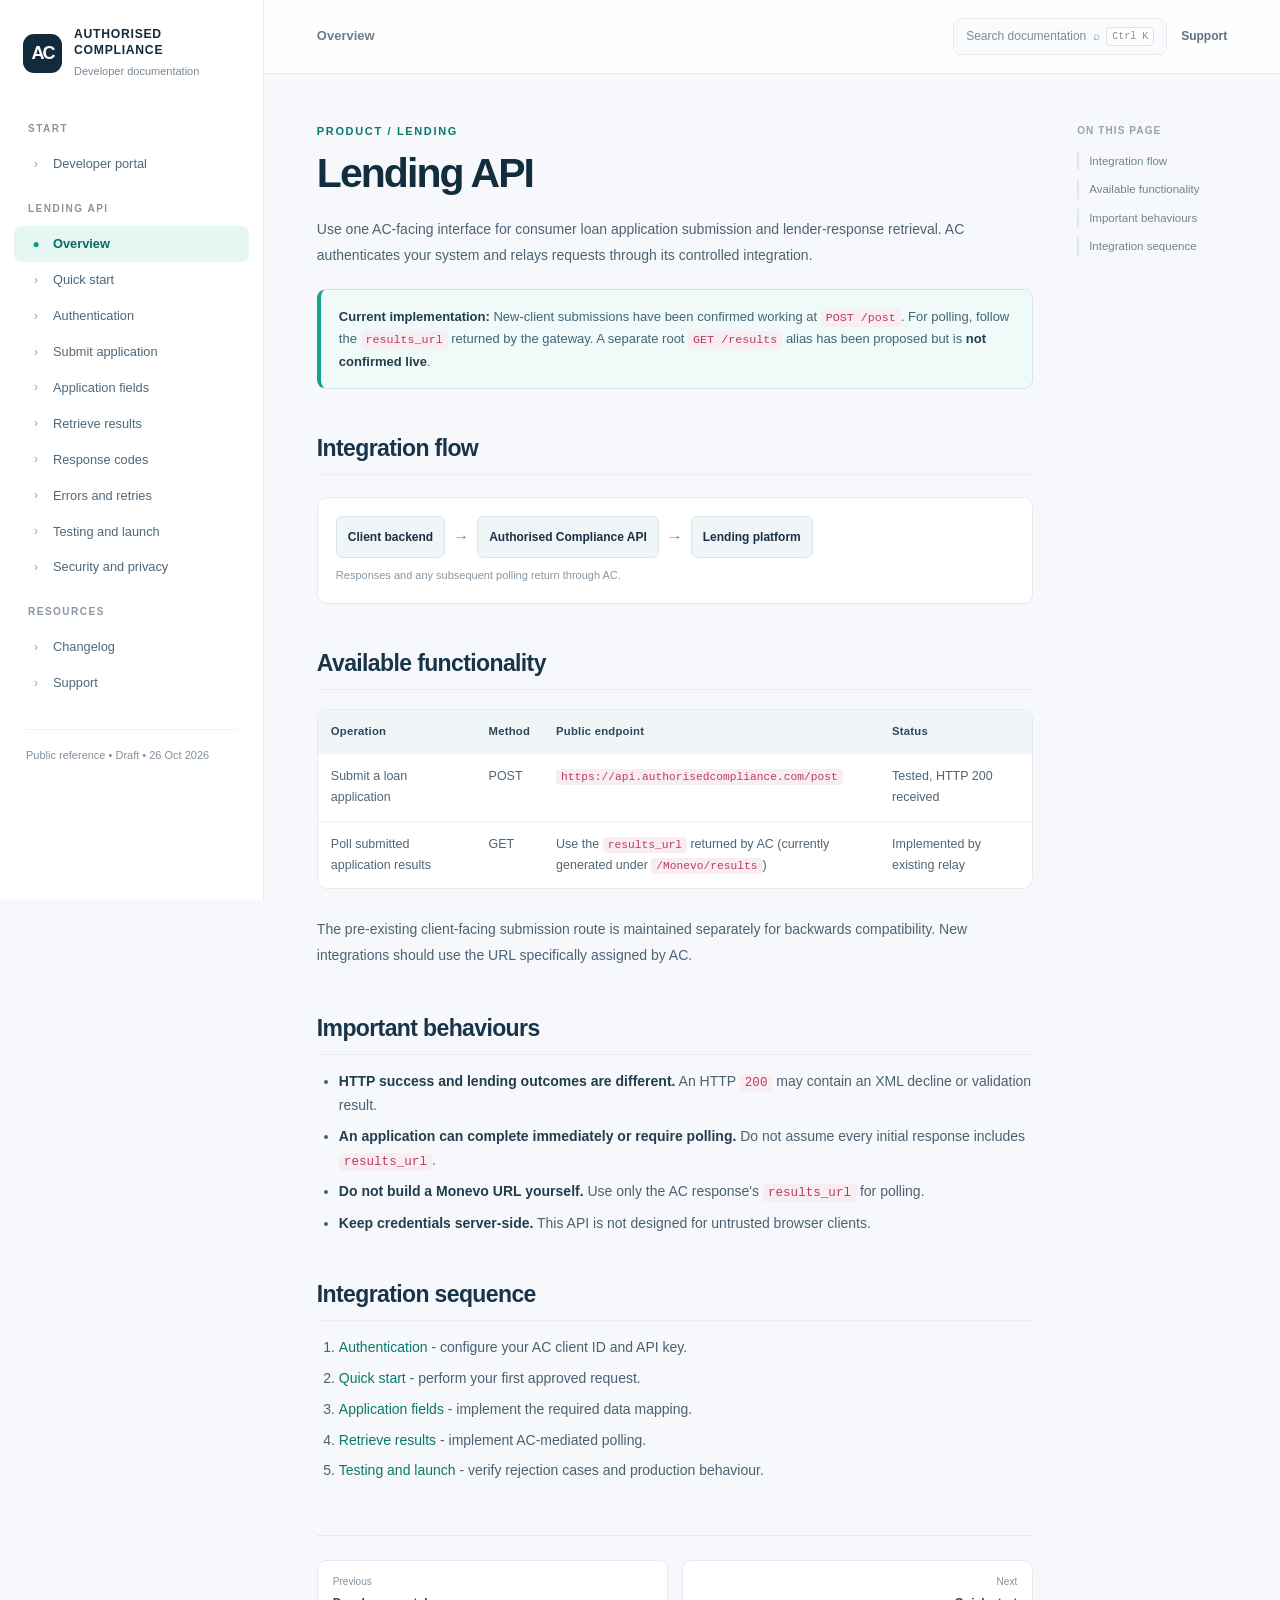
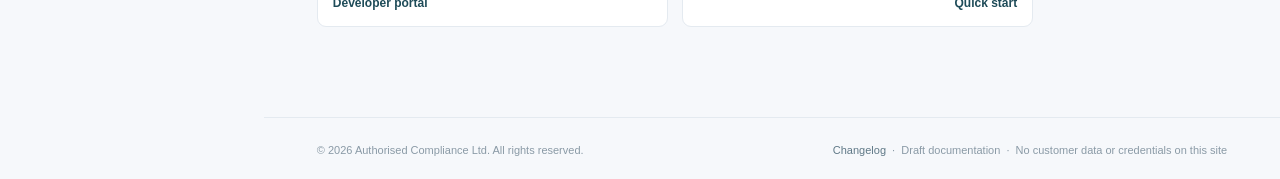
==== lending/index.html @ 56d0b195 "Add files via upload" ====
<!doctype html><html lang="en"><head><meta charset="utf-8"><meta name="viewport" content="width=device-width,initial-scale=1"><meta name="color-scheme" content="light"><meta name="description" content="The current Authorised Compliance lending integration."><title>Lending API | Authorised Compliance Developer Docs</title><link rel="stylesheet" href="../assets/styles.css"></head><body data-root="../"><div class="overlay-shade" id="sidebar-shade"></div><div class="site"><aside class="sidebar" id="sidebar"><a class="brand" href="../"><span class="brand-logo">AC</span><span><strong>AUTHORISED<br>COMPLIANCE</strong><small>Developer documentation</small></span></a><nav class="nav"><div class="nav-section">START</div><a class="" href="../"><span class="nav-icon">&#8250;</span>Developer portal</a><div class="nav-section">LENDING API</div><a class="active" href="../lending/"><span class="nav-icon">&#9679;</span>Overview</a><a class="" href="../lending/quickstart/"><span class="nav-icon">&#8250;</span>Quick start</a><a class="" href="../lending/authentication/"><span class="nav-icon">&#8250;</span>Authentication</a><a class="" href="../lending/submit/"><span class="nav-icon">&#8250;</span>Submit application</a><a class="" href="../lending/fields/"><span class="nav-icon">&#8250;</span>Application fields</a><a class="" href="../lending/results/"><span class="nav-icon">&#8250;</span>Retrieve results</a><a class="" href="../lending/responses/"><span class="nav-icon">&#8250;</span>Response codes</a><a class="" href="../lending/errors/"><span class="nav-icon">&#8250;</span>Errors and retries</a><a class="" href="../lending/testing/"><span class="nav-icon">&#8250;</span>Testing and launch</a><a class="" href="../lending/security/"><span class="nav-icon">&#8250;</span>Security and privacy</a><div class="nav-section">RESOURCES</div><a class="" href="../changelog/"><span class="nav-icon">&#8250;</span>Changelog</a><a class="" href="../support/"><span class="nav-icon">&#8250;</span>Support</a></nav><div class="nav-foot">Public reference &bull; Draft &bull; 26 Oct 2026</div></aside><div class="main"><header class="topbar"><button class="menu-button" aria-label="Open navigation" id="menu-open">&#9776;</button><span class="toplabel">Overview</span><div class="top-actions"><button type="button" class="search-trigger" data-open-search><span>Search documentation</span>&#8981; <kbd>Ctrl K</kbd></button><a href="../support/">Support</a></div></header><div class="content-wrap"><main class="article"><div class="eyebrow">PRODUCT / LENDING</div>

<h1 id="lending-api">Lending API</h1>
<p>Use one AC-facing interface for consumer loan application submission and lender-response retrieval. AC authenticates your system and relays requests through its controlled integration.</p>
<div class="notice"><strong>Current implementation:</strong> New-client submissions have been confirmed working at <code>POST /post</code>. For polling, follow the <code>results_url</code> returned by the gateway. A separate root <code>GET /results</code> alias has been proposed but is <strong>not confirmed live</strong>.</div>

<h2 id="integration-flow">Integration flow</h2>
<div class="diagram"><span>Client backend</span><i>&rarr;</i><span>Authorised Compliance API</span><i>&rarr;</i><span>Lending platform</span><small>Responses and any subsequent polling return through AC.</small></div>

<h2 id="available-functionality">Available functionality</h2>
<table>
<thead>
<tr>
  <th>Operation</th>
  <th>Method</th>
  <th>Public endpoint</th>
  <th>Status</th>
</tr>
</thead>
<tbody>
<tr>
  <td>Submit a loan application</td>
  <td>POST</td>
  <td><code>https://api.authorisedcompliance.com/post</code></td>
  <td>Tested, HTTP 200 received</td>
</tr>
<tr>
  <td>Poll submitted application results</td>
  <td>GET</td>
  <td>Use the <code>results_url</code> returned by AC (currently generated under <code>/Monevo/results</code>)</td>
  <td>Implemented by existing relay</td>
</tr>
</tbody>
</table>
<p>The pre-existing client-facing submission route is maintained separately for backwards compatibility. New integrations should use the URL specifically assigned by AC.</p>
<h2 id="important-behaviours">Important behaviours</h2>
<ul>
<li><strong>HTTP success and lending outcomes are different.</strong> An HTTP <code>200</code> may contain an XML decline or validation result.</li>
<li><strong>An application can complete immediately or require polling.</strong> Do not assume every initial response includes <code>results_url</code>.</li>
<li><strong>Do not build a Monevo URL yourself.</strong> Use only the AC response's <code>results_url</code> for polling.</li>
<li><strong>Keep credentials server-side.</strong> This API is not designed for untrusted browser clients.</li>
</ul>
<h2 id="integration-sequence">Integration sequence</h2>
<ol>
<li><a href="authentication/">Authentication</a> - configure your AC client ID and API key.</li>
<li><a href="quickstart/">Quick start</a> - perform your first approved request.</li>
<li><a href="fields/">Application fields</a> - implement the required data mapping.</li>
<li><a href="results/">Retrieve results</a> - implement AC-mediated polling.</li>
<li><a href="testing/">Testing and launch</a> - verify rejection cases and production behaviour.</li>
</ol>
<nav class="page-nav"><a href="../"><small>Previous</small>Developer portal</a><a href="../lending/quickstart/"><small>Next</small>Quick start</a></nav></main><aside class="toc" aria-label="On this page"><h4>On this page</h4><a href="#integration-flow">Integration flow</a><a href="#available-functionality">Available functionality</a><a href="#important-behaviours">Important behaviours</a><a href="#integration-sequence">Integration sequence</a></aside></div><footer class="footer"><span>&copy; 2026 Authorised Compliance Ltd. All rights reserved.</span><span><a href="../changelog/">Changelog</a> &nbsp;&middot;&nbsp; Draft documentation &nbsp;&middot;&nbsp; No customer data or credentials on this site</span></footer></div></div><div class="search-overlay" id="search-overlay" role="dialog" aria-modal="true" aria-label="Search documentation"><div class="search-panel"><div class="search-top"><span>&#8981;</span><input id="search-input" autocomplete="off" aria-label="Search documentation" placeholder="Search API reference..."><button class="search-close" id="search-close">Esc</button></div><div id="search-results" class="search-results"></div></div></div><script src="../assets/site.js" defer></script></body></html>
---- assets/styles.css ----
:root{--ink:#183044;--muted:#617486;--paper:#ffffff;--bg:#f6f8fb;--border:#e4eaf0;--accent:#0a796b;--accent2:#0fa18c;--navy:#112b3d;--code:#142d3e;--radius:13px}
*{box-sizing:border-box} html{scroll-behavior:smooth} body{margin:0;font-family:Inter,-apple-system,BlinkMacSystemFont,"Segoe UI",Roboto,"Helvetica Neue",Arial,sans-serif;background:var(--bg);color:var(--ink);line-height:1.7;-webkit-font-smoothing:antialiased}
a{color:#08796b;text-decoration:none}a:hover{text-decoration:underline} button,input{font:inherit}button{cursor:pointer}code,pre{font-family:ui-monospace, SFMono-Regular,Menlo,Consolas,monospace;font-size:.9em}
.site{min-height:100vh;display:grid;grid-template-columns:264px minmax(0,1fr)}
.sidebar{position:sticky;top:0;height:100vh;overflow:auto;background:#fff;border-right:1px solid var(--border);padding:24px 14px;z-index:30}
.brand{display:flex;align-items:center;gap:12px;padding:3px 9px 22px;color:var(--navy);text-decoration:none!important}
.brand-logo{width:39px;height:39px;border-radius:11px;background:var(--navy);display:grid;place-items:center;color:#fff;font-weight:900;letter-spacing:-2px;font-size:18px}.brand strong{display:block;font-size:12.2px;letter-spacing:.06em;line-height:1.3}.brand small{display:block;color:#7a8996;font-size:11px;margin-top:3px}
.nav-section{font-size:10px;letter-spacing:.15em;color:#8995a0;font-weight:800;padding:18px 14px 9px}.nav a{display:flex;align-items:center;gap:9px;border-radius:8px;padding:9px 14px;font-size:12.8px;color:#506778;font-weight:510;line-height:1.4}.nav a:hover{background:#f5f8fa;text-decoration:none;color:#183044}.nav a.active{color:#066b61;background:#e6f6f2;font-weight:750}.nav-icon{width:16px;font-size:12px;color:#93a3af;text-align:center}.nav a.active .nav-icon{color:#069c8a}.nav-foot{font-size:11px;color:#83909e;margin:28px 12px 0;border-top:1px solid #edf0f4;padding-top:16px}
.main{min-width:0}.topbar{height:74px;display:flex;align-items:center;justify-content:space-between;padding:0 5.2%;background:rgba(255,255,255,.86);border-bottom:1px solid var(--border);gap:20px;position:sticky;top:0;z-index:20;backdrop-filter:blur(18px)}.toplabel{font-size:13px;color:#6a7e8f;font-weight:650}.top-actions{display:flex;gap:14px;align-items:center}.top-actions a{font-size:12px;color:#5f7282;font-weight:650}.search-trigger{border:1px solid var(--border);background:#f9fbfd;color:#7c8e9d;border-radius:8px;height:37px;width:214px;text-align:left;padding:0 12px;font-size:12px;display:flex;justify-content:space-between;align-items:center}.search-trigger:hover{border-color:#b5cbd4}.search-trigger kbd{border:1px solid #dce4eb;border-radius:4px;font-size:10px;color:#81919e;background:#fff;padding:0 5px}.menu-button{display:none;background:transparent;border:0;font-size:23px;color:#2a3b49}
.content-wrap{max-width:1160px;padding:48px 5.2% 90px;margin:0 auto;display:grid;grid-template-columns:minmax(0,800px) 150px;column-gap:44px}.article{min-width:0}.article h1{font-size:clamp(31px,3.2vw,46px);letter-spacing:-.047em;line-height:1.16;color:#122d3e;margin:9px 0 20px;font-weight:800}.article h2{font-size:23px;letter-spacing:-.027em;line-height:1.3;color:#183449;margin:42px 0 15px;padding-top:3px;border-bottom:1px solid #e8eef2;padding-bottom:10px}.article h3{font-size:17px;margin:28px 0 12px;line-height:1.3}.article p{font-size:14px;color:#4d6374;line-height:1.85;margin:0 0 16px}.article strong{color:#233d4d}.article li{margin-bottom:7px;font-size:14px;color:#4b6171}.article ul,.article ol{padding-left:22px;margin:0 0 21px}.article blockquote{border-left:3px solid #19a98e;margin:22px 0;padding:9px 17px;background:#edf8f5;color:#335e53}.article blockquote p{margin:0}.eyebrow{letter-spacing:.15em;color:var(--accent);font-size:11px;font-weight:800}.article p code,.article li code,.article td code,.article .notice code{color:#ba3b64;background:#f8eef2;padding:2px 5px;border-radius:4px;overflow-wrap:anywhere}.article pre{overflow-x:auto;background:var(--code);color:#dbe8eb;border-radius:11px;padding:20px 21px;font-size:12px;line-height:1.7;margin:17px 0 23px;box-shadow:0 8px 30px rgba(19,40,54,.06)}.article pre code{font-size:12px}.article table{border-collapse:separate;border-spacing:0;width:100%;font-size:12.5px;margin:19px 0 28px;background:#fff;border:1px solid var(--border);border-radius:10px;overflow:hidden}.article th,.article td{text-align:left;padding:12px 13px;vertical-align:top;border-bottom:1px solid #edf1f3}.article th{background:#f0f5f7;color:#2d4859;font-size:11.3px;letter-spacing:.02em;font-weight:760}.article tr:last-child td{border-bottom:0}.article td{color:#506575}.article a:not(.feature-tile){text-underline-offset:3px}
.notice{border:1px solid #cfe6e5;background:#f0faf8;border-left:4px solid #16a38e;padding:16px 18px;color:#426576;font-size:13px;border-radius:9px;margin:20px 0 28px;line-height:1.65}.notice.warn{border-color:#efdfb7;border-left-color:#d49b3f;background:#fff9ed}.home-tiles{display:grid;grid-template-columns:1fr 1fr;gap:16px;margin:28px 0 42px}.feature-tile{border:1px solid #dbe7ea;border-radius:14px;padding:24px;background:#fff;display:flex;flex-direction:column;align-items:flex-start;min-height:220px;text-decoration:none!important;box-shadow:0 6px 20px rgba(18,50,65,.025);transition:transform .2s,box-shadow .2s}.feature-tile:hover{transform:translateY(-2px);box-shadow:0 10px 28px rgba(18,50,65,.09)}.feature-tile.future{background:#f9fbfc;border-style:dashed;opacity:.8}.tile-icon{font-size:12px;font-weight:900;color:#0b8a78;background:#e4f4f0;border-radius:8px;padding:8px 11px}.tile-kicker{font-size:10px;color:#0a897b;font-weight:800;letter-spacing:.1em;margin-top:16px}.feature-tile strong{font-size:20px;color:#163246;margin-top:5px}.feature-tile>span:nth-last-child(2){font-size:12px;line-height:1.6;color:#698091;margin:8px 0 18px}.feature-tile .tile-cta{font-size:12px;font-weight:750;color:#067c70;margin-top:auto}
.step-list{display:flex;flex-direction:column;gap:13px}.step-list>div{display:flex;gap:14px;align-items:flex-start;background:#fff;border:1px solid var(--border);border-radius:9px;padding:13px 16px}.step-list b{width:29px;height:29px;flex-shrink:0;border-radius:50%;display:grid;place-items:center;background:#e4f7f1;color:#087b6c;font-size:13px}.step-list strong{display:block;font-size:13px}.step-list small{display:block;font-size:12px;color:#718696;margin-top:3px;line-height:1.5}.endpoint{background:#fff;border:1px solid #dbe6ec;border-radius:10px;padding:15px;display:flex;align-items:center;gap:12px;margin:20px 0;overflow:auto}.endpoint code{font-size:13px;white-space:nowrap}.method{font-size:10px;font-weight:900;letter-spacing:.06em;padding:5px 8px;border-radius:5px}.method.post{color:#08694a;background:#d6f4e6}.method.get{color:#2c6090;background:#e1effa}.diagram{display:flex;gap:8px;flex-wrap:wrap;align-items:center;margin:22px 0;background:#fff;border:1px solid var(--border);padding:18px;border-radius:10px}.diagram span{background:#f0f6f8;border:1px solid #dae7e9;border-radius:6px;font-size:12px;font-weight:750;padding:10px 11px}.diagram i{font-style:normal;color:#71929a}.diagram small{flex-basis:100%;font-size:11px;color:#8797a3}
.field-group{background:#fff;border:1px solid var(--border);border-radius:9px;margin:10px 0}.field-group summary{padding:13px 17px;font-size:13px;font-weight:740;cursor:pointer;color:#214050}.field-group summary span{float:right;color:#7d909d;font-size:11px;font-weight:500}.field-list{display:flex;flex-wrap:wrap;gap:7px;padding:4px 16px 16px}.field-list code{background:#f0f6f7;border:1px solid #e6eff0;padding:3px 7px;border-radius:5px;color:#315968;font-size:11px}
.toc{position:sticky;top:113px;align-self:start}.toc h4{font-size:10px;color:#96a2ad;text-transform:uppercase;letter-spacing:.11em;margin:0 0 13px}.toc a{display:block;font-size:11.5px;color:#718493;line-height:1.6;margin-bottom:10px;padding-left:10px;border-left:2px solid #e1e8ed}.toc a:hover{color:#0b806f;border-color:#0b806f;text-decoration:none}.page-nav{display:flex;gap:14px;margin-top:52px;border-top:1px solid var(--border);padding-top:24px}.page-nav a{flex:1;background:#fff;border:1px solid var(--border);border-radius:9px;padding:12px 15px;font-size:12px;font-weight:700;color:#1e4b58}.page-nav a:last-child{text-align:right}.page-nav small{font-size:10px;color:#8193a1;display:block;font-weight:400;margin-bottom:3px}.footer{border-top:1px solid var(--border);padding:23px 5.2%;font-size:11px;color:#8a9aa6;display:flex;justify-content:space-between;gap:12px}.footer a{color:#607987}
.search-overlay{display:none;position:fixed;inset:0;z-index:100;background:rgba(13,34,46,.48);padding:10vh 20px}.search-overlay.open{display:block}.search-panel{margin:0 auto;max-width:620px;background:#fff;box-shadow:0 22px 80px rgba(9,30,44,.27);border-radius:15px;overflow:hidden}.search-top{display:flex;gap:12px;align-items:center;border-bottom:1px solid var(--border);padding:15px 17px}.search-top input{flex:1;min-width:0;border:0;outline:0;font-size:16px;color:#263e4d}.search-close{background:#f2f5f7;border:0;border-radius:6px;padding:4px 9px;color:#7e8e98;font-size:12px}.search-results{max-height:52vh;overflow:auto;padding:10px}.search-result{display:block;padding:12px;border-radius:8px;color:#173849;text-decoration:none}.search-result:hover{background:#eef7f5;text-decoration:none}.search-result strong{display:block;font-size:13px}.search-result small{display:block;font-size:11px;color:#728597}.search-empty{font-size:13px;color:#73889a;padding:22px}.overlay-shade{display:none}
@media(max-width:1150px){.content-wrap{grid-template-columns:minmax(0,1fr);max-width:900px}.toc{display:none}}@media(max-width:780px){.site{display:block}.sidebar{position:fixed;width:270px;height:100dvh;transform:translateX(-100%);transition:transform .22s;box-shadow:10px 0 30px transparent}.sidebar.open{transform:translateX(0);box-shadow:10px 0 30px rgba(0,0,0,.14)}.overlay-shade.active{display:block;position:fixed;inset:0;z-index:25;background:rgba(14,34,47,.38)}.menu-button{display:block}.topbar{height:63px;padding:0 20px}.toplabel{font-size:11px}.top-actions a{display:none}.search-trigger{width:42px;height:36px;justify-content:center;text-align:center;padding:0;font-size:19px}.search-trigger span{display:none}.search-trigger kbd{display:none}.content-wrap{display:block;padding:36px 22px 75px}.article h1{font-size:35px}.article table{font-size:11px}.article td,.article th{padding:9px 10px}.home-tiles{grid-template-columns:1fr}.footer{padding:20px;flex-direction:column}}
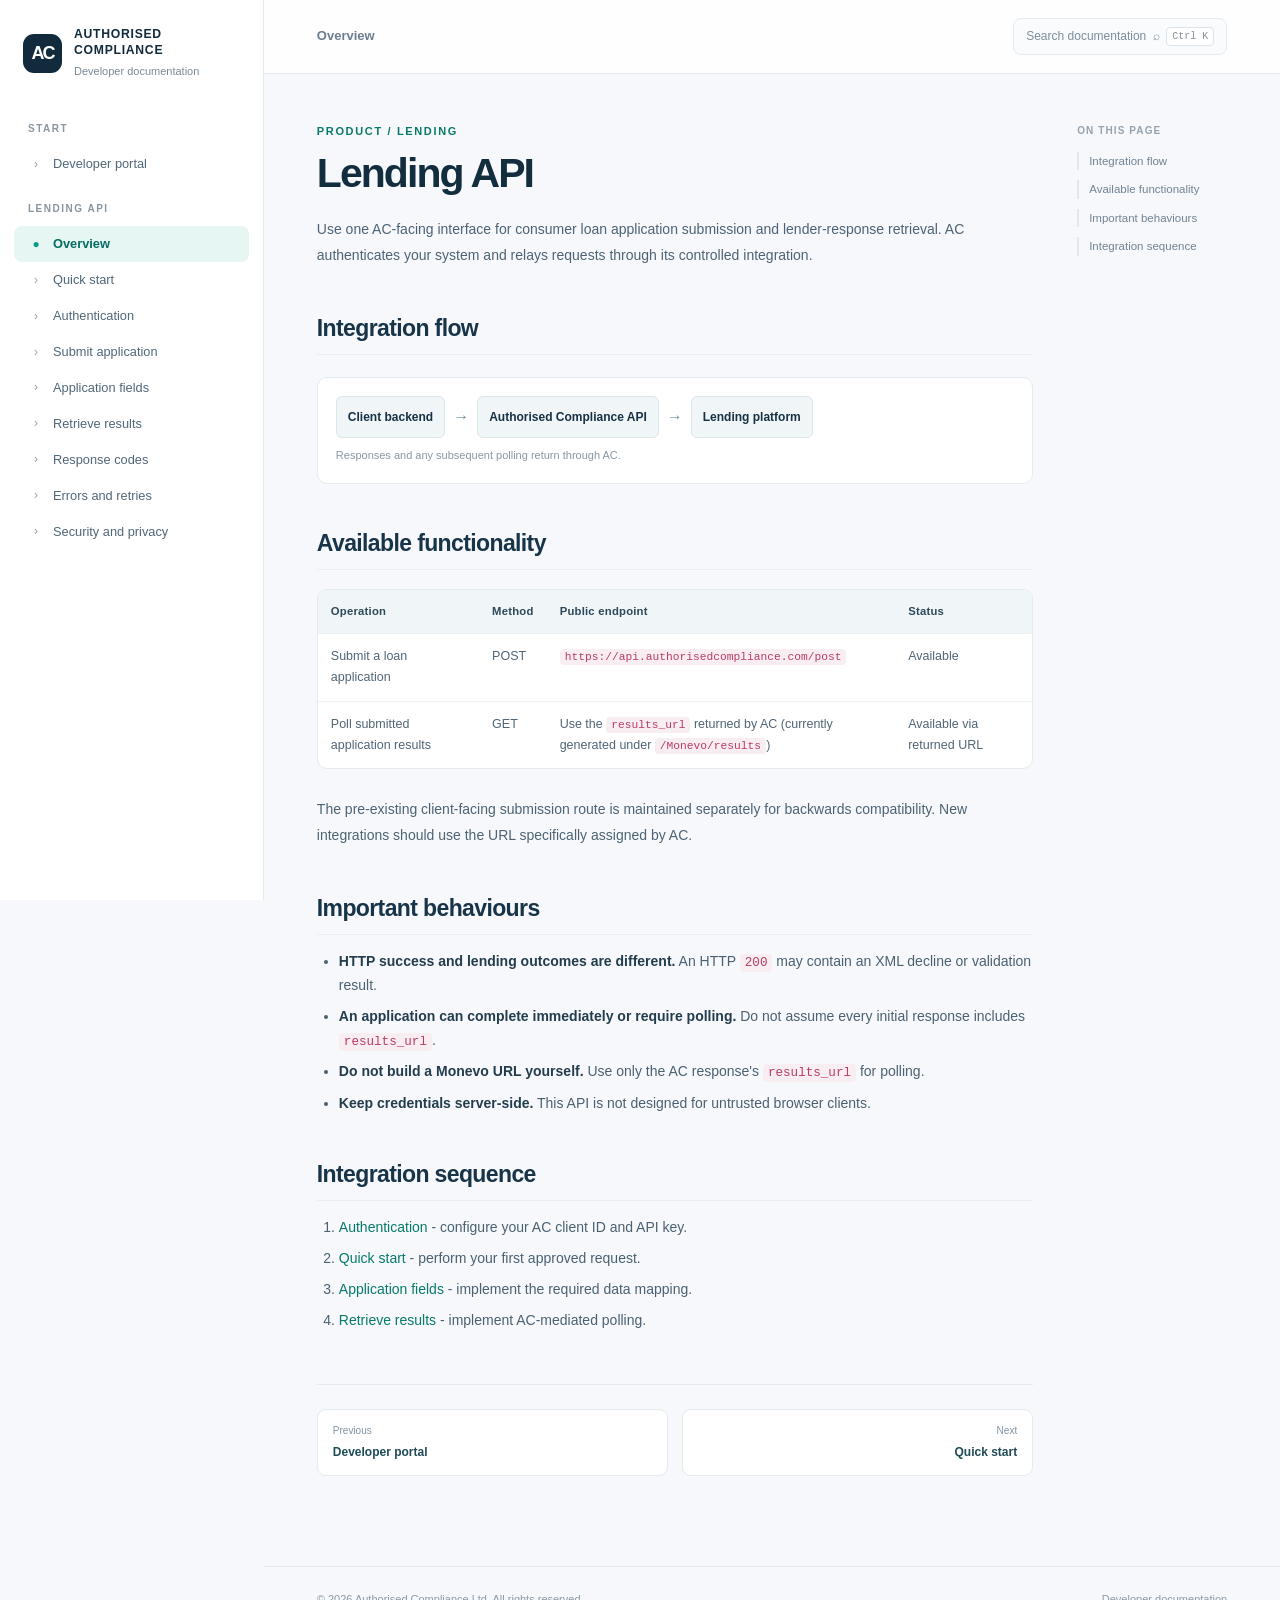
==== commit 8d4282ac: "Polish developer portal and remove unused resource and testing sections" ====
--- a/lending/index.html
+++ b/lending/index.html
@@ -1,8 +1,8 @@
-<!doctype html><html lang="en"><head><meta charset="utf-8"><meta name="viewport" content="width=device-width,initial-scale=1"><meta name="color-scheme" content="light"><meta name="description" content="The current Authorised Compliance lending integration."><title>Lending API | Authorised Compliance Developer Docs</title><link rel="stylesheet" href="../assets/styles.css"></head><body data-root="../"><div class="overlay-shade" id="sidebar-shade"></div><div class="site"><aside class="sidebar" id="sidebar"><a class="brand" href="../"><span class="brand-logo">AC</span><span><strong>AUTHORISED<br>COMPLIANCE</strong><small>Developer documentation</small></span></a><nav class="nav"><div class="nav-section">START</div><a class="" href="../"><span class="nav-icon">&#8250;</span>Developer portal</a><div class="nav-section">LENDING API</div><a class="active" href="../lending/"><span class="nav-icon">&#9679;</span>Overview</a><a class="" href="../lending/quickstart/"><span class="nav-icon">&#8250;</span>Quick start</a><a class="" href="../lending/authentication/"><span class="nav-icon">&#8250;</span>Authentication</a><a class="" href="../lending/submit/"><span class="nav-icon">&#8250;</span>Submit application</a><a class="" href="../lending/fields/"><span class="nav-icon">&#8250;</span>Application fields</a><a class="" href="../lending/results/"><span class="nav-icon">&#8250;</span>Retrieve results</a><a class="" href="../lending/responses/"><span class="nav-icon">&#8250;</span>Response codes</a><a class="" href="../lending/errors/"><span class="nav-icon">&#8250;</span>Errors and retries</a><a class="" href="../lending/testing/"><span class="nav-icon">&#8250;</span>Testing and launch</a><a class="" href="../lending/security/"><span class="nav-icon">&#8250;</span>Security and privacy</a><div class="nav-section">RESOURCES</div><a class="" href="../changelog/"><span class="nav-icon">&#8250;</span>Changelog</a><a class="" href="../support/"><span class="nav-icon">&#8250;</span>Support</a></nav><div class="nav-foot">Public reference &bull; Draft &bull; 26 Oct 2026</div></aside><div class="main"><header class="topbar"><button class="menu-button" aria-label="Open navigation" id="menu-open">&#9776;</button><span class="toplabel">Overview</span><div class="top-actions"><button type="button" class="search-trigger" data-open-search><span>Search documentation</span>&#8981; <kbd>Ctrl K</kbd></button><a href="../support/">Support</a></div></header><div class="content-wrap"><main class="article"><div class="eyebrow">PRODUCT / LENDING</div>
+<!doctype html><html lang="en"><head><meta charset="utf-8"><meta name="viewport" content="width=device-width,initial-scale=1"><meta name="color-scheme" content="light"><meta name="description" content="The current Authorised Compliance lending integration."><title>Lending API | Authorised Compliance Developer Docs</title><link rel="stylesheet" href="../assets/styles.css"></head><body data-root="../"><div class="overlay-shade" id="sidebar-shade"></div><div class="site"><aside class="sidebar" id="sidebar"><a class="brand" href="../"><span class="brand-logo">AC</span><span><strong>AUTHORISED<br>COMPLIANCE</strong><small>Developer documentation</small></span></a><nav class="nav"><div class="nav-section">START</div><a class="" href="../"><span class="nav-icon">&#8250;</span>Developer portal</a><div class="nav-section">LENDING API</div><a class="active" href="../lending/"><span class="nav-icon">&#9679;</span>Overview</a><a class="" href="../lending/quickstart/"><span class="nav-icon">&#8250;</span>Quick start</a><a class="" href="../lending/authentication/"><span class="nav-icon">&#8250;</span>Authentication</a><a class="" href="../lending/submit/"><span class="nav-icon">&#8250;</span>Submit application</a><a class="" href="../lending/fields/"><span class="nav-icon">&#8250;</span>Application fields</a><a class="" href="../lending/results/"><span class="nav-icon">&#8250;</span>Retrieve results</a><a class="" href="../lending/responses/"><span class="nav-icon">&#8250;</span>Response codes</a><a class="" href="../lending/errors/"><span class="nav-icon">&#8250;</span>Errors and retries</a><a class="" href="../lending/security/"><span class="nav-icon">&#8250;</span>Security and privacy</a></nav></aside><div class="main"><header class="topbar"><button class="menu-button" aria-label="Open navigation" id="menu-open">&#9776;</button><span class="toplabel">Overview</span><div class="top-actions"><button type="button" class="search-trigger" data-open-search><span>Search documentation</span>&#8981; <kbd>Ctrl K</kbd></button></div></header><div class="content-wrap"><main class="article"><div class="eyebrow">PRODUCT / LENDING</div>
 
 <h1 id="lending-api">Lending API</h1>
 <p>Use one AC-facing interface for consumer loan application submission and lender-response retrieval. AC authenticates your system and relays requests through its controlled integration.</p>
-<div class="notice"><strong>Current implementation:</strong> New-client submissions have been confirmed working at <code>POST /post</code>. For polling, follow the <code>results_url</code> returned by the gateway. A separate root <code>GET /results</code> alias has been proposed but is <strong>not confirmed live</strong>.</div>
+
 
 <h2 id="integration-flow">Integration flow</h2>
 <div class="diagram"><span>Client backend</span><i>&rarr;</i><span>Authorised Compliance API</span><i>&rarr;</i><span>Lending platform</span><small>Responses and any subsequent polling return through AC.</small></div>
@@ -22,13 +22,13 @@
   <td>Submit a loan application</td>
   <td>POST</td>
   <td><code>https://api.authorisedcompliance.com/post</code></td>
-  <td>Tested, HTTP 200 received</td>
+  <td>Available</td>
 </tr>
 <tr>
   <td>Poll submitted application results</td>
   <td>GET</td>
   <td>Use the <code>results_url</code> returned by AC (currently generated under <code>/Monevo/results</code>)</td>
-  <td>Implemented by existing relay</td>
+  <td>Available via returned URL</td>
 </tr>
 </tbody>
 </table>
@@ -46,6 +46,6 @@
 <li><a href="quickstart/">Quick start</a> - perform your first approved request.</li>
 <li><a href="fields/">Application fields</a> - implement the required data mapping.</li>
 <li><a href="results/">Retrieve results</a> - implement AC-mediated polling.</li>
-<li><a href="testing/">Testing and launch</a> - verify rejection cases and production behaviour.</li>
+
 </ol>
-<nav class="page-nav"><a href="../"><small>Previous</small>Developer portal</a><a href="../lending/quickstart/"><small>Next</small>Quick start</a></nav></main><aside class="toc" aria-label="On this page"><h4>On this page</h4><a href="#integration-flow">Integration flow</a><a href="#available-functionality">Available functionality</a><a href="#important-behaviours">Important behaviours</a><a href="#integration-sequence">Integration sequence</a></aside></div><footer class="footer"><span>&copy; 2026 Authorised Compliance Ltd. All rights reserved.</span><span><a href="../changelog/">Changelog</a> &nbsp;&middot;&nbsp; Draft documentation &nbsp;&middot;&nbsp; No customer data or credentials on this site</span></footer></div></div><div class="search-overlay" id="search-overlay" role="dialog" aria-modal="true" aria-label="Search documentation"><div class="search-panel"><div class="search-top"><span>&#8981;</span><input id="search-input" autocomplete="off" aria-label="Search documentation" placeholder="Search API reference..."><button class="search-close" id="search-close">Esc</button></div><div id="search-results" class="search-results"></div></div></div><script src="../assets/site.js" defer></script></body></html>+<nav class="page-nav"><a href="../"><small>Previous</small>Developer portal</a><a href="../lending/quickstart/"><small>Next</small>Quick start</a></nav></main><aside class="toc" aria-label="On this page"><h4>On this page</h4><a href="#integration-flow">Integration flow</a><a href="#available-functionality">Available functionality</a><a href="#important-behaviours">Important behaviours</a><a href="#integration-sequence">Integration sequence</a></aside></div><footer class="footer"><span>&copy; 2026 Authorised Compliance Ltd. All rights reserved.</span><span>Developer documentation</span></footer></div></div><div class="search-overlay" id="search-overlay" role="dialog" aria-modal="true" aria-label="Search documentation"><div class="search-panel"><div class="search-top"><span>&#8981;</span><input id="search-input" autocomplete="off" aria-label="Search documentation" placeholder="Search API reference..."><button class="search-close" id="search-close">Esc</button></div><div id="search-results" class="search-results"></div></div></div><script src="../assets/site.js" defer></script></body></html>
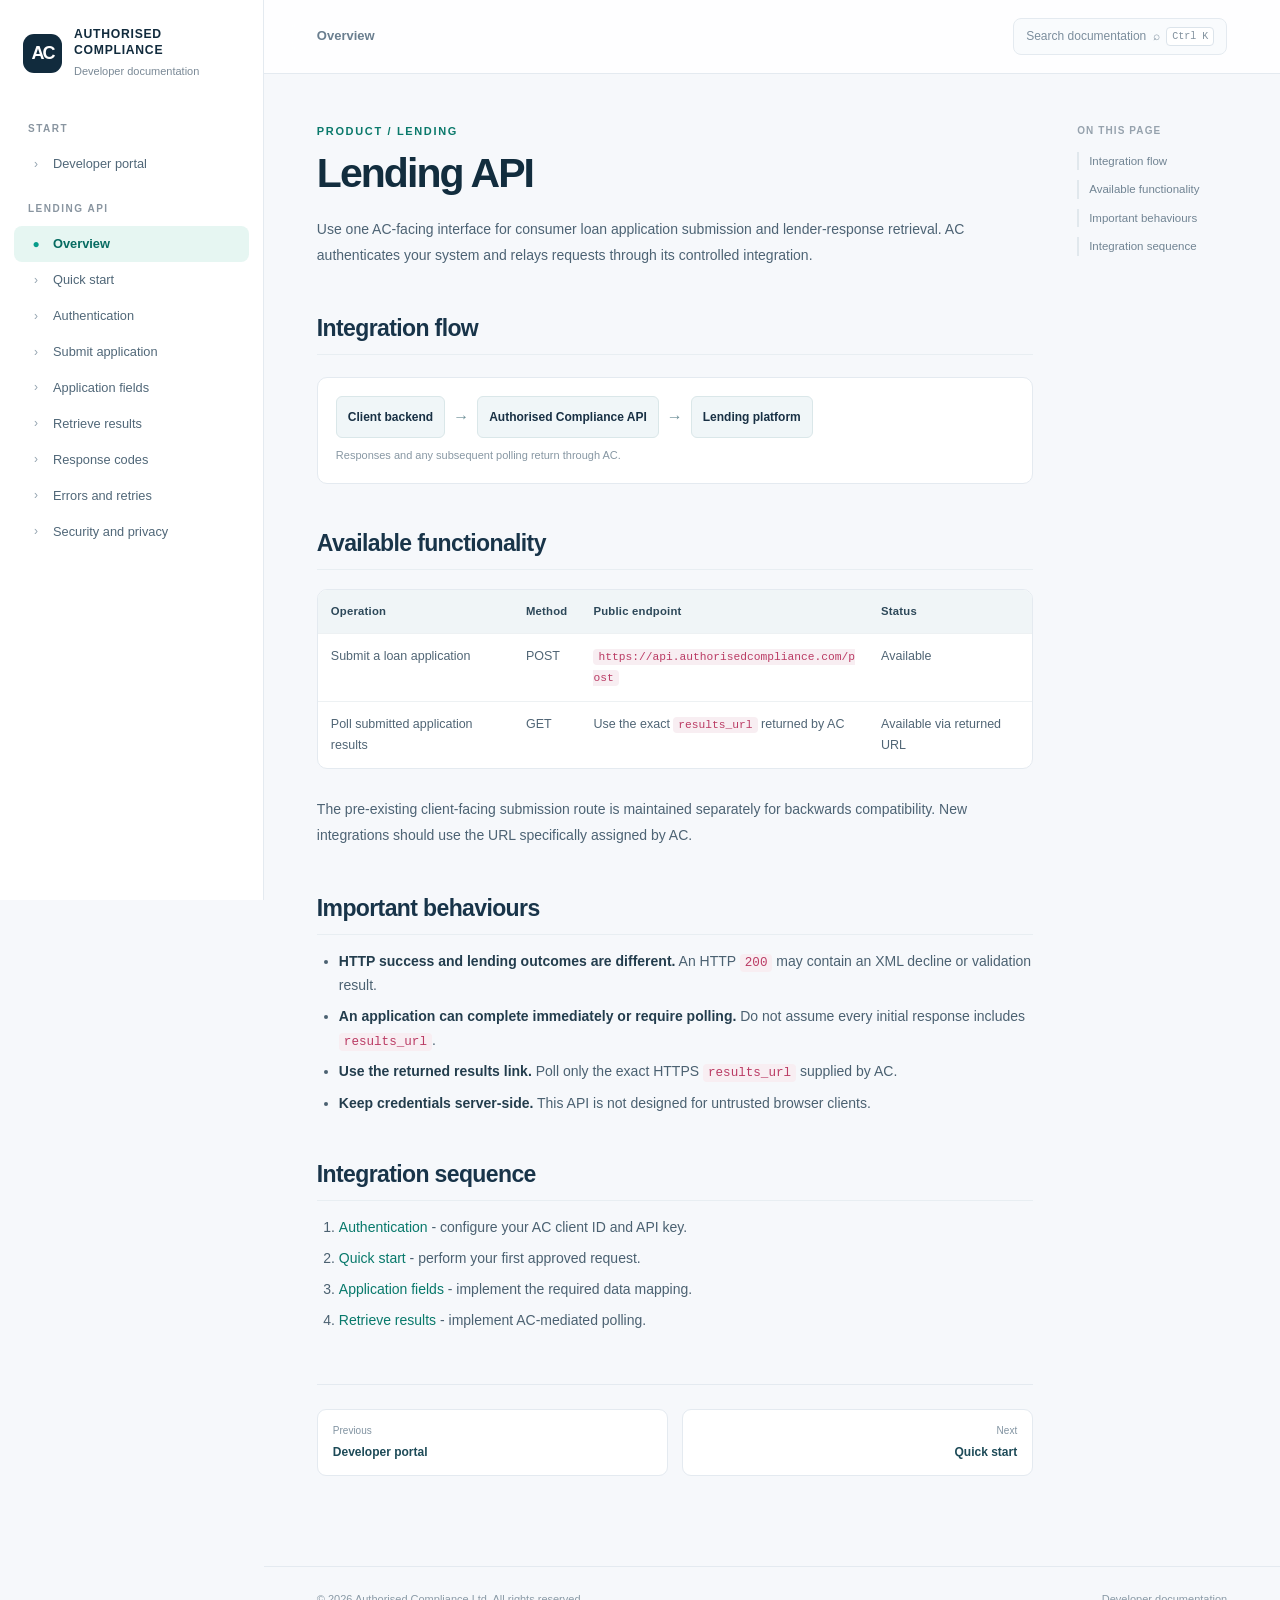
==== commit 6851070c: "Remove upstream provider references from developer documentation" ====
--- a/lending/index.html
+++ b/lending/index.html
@@ -27,7 +27,7 @@
 <tr>
   <td>Poll submitted application results</td>
   <td>GET</td>
-  <td>Use the <code>results_url</code> returned by AC (currently generated under <code>/Monevo/results</code>)</td>
+  <td>Use the exact <code>results_url</code> returned by AC</td>
   <td>Available via returned URL</td>
 </tr>
 </tbody>
@@ -37,7 +37,7 @@
 <ul>
 <li><strong>HTTP success and lending outcomes are different.</strong> An HTTP <code>200</code> may contain an XML decline or validation result.</li>
 <li><strong>An application can complete immediately or require polling.</strong> Do not assume every initial response includes <code>results_url</code>.</li>
-<li><strong>Do not build a Monevo URL yourself.</strong> Use only the AC response's <code>results_url</code> for polling.</li>
+<li><strong>Use the returned results link.</strong> Poll only the exact HTTPS <code>results_url</code> supplied by AC.</li>
 <li><strong>Keep credentials server-side.</strong> This API is not designed for untrusted browser clients.</li>
 </ul>
 <h2 id="integration-sequence">Integration sequence</h2>
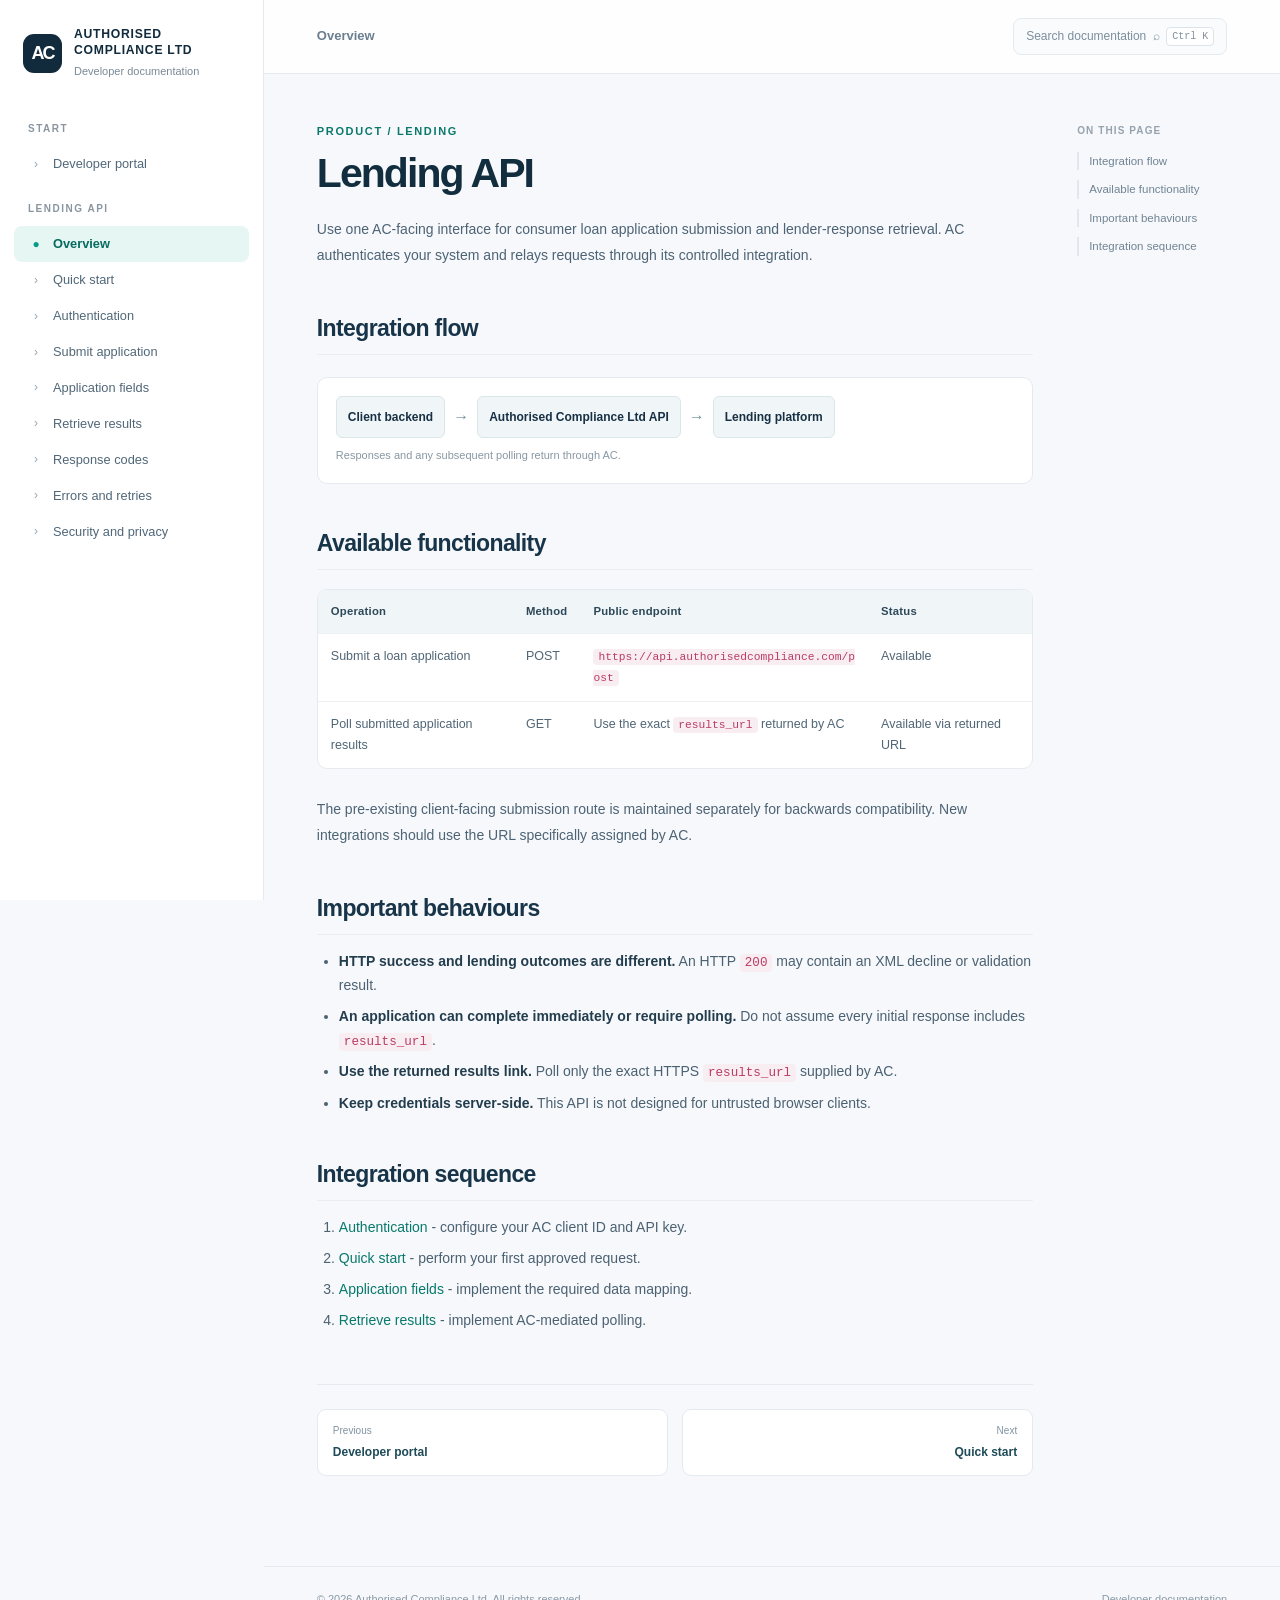
==== commit b3522f18: "Use Authorised Compliance Ltd across developer portal branding" ====
--- a/lending/index.html
+++ b/lending/index.html
@@ -1,11 +1,11 @@
-<!doctype html><html lang="en"><head><meta charset="utf-8"><meta name="viewport" content="width=device-width,initial-scale=1"><meta name="color-scheme" content="light"><meta name="description" content="The current Authorised Compliance lending integration."><title>Lending API | Authorised Compliance Developer Docs</title><link rel="stylesheet" href="../assets/styles.css"></head><body data-root="../"><div class="overlay-shade" id="sidebar-shade"></div><div class="site"><aside class="sidebar" id="sidebar"><a class="brand" href="../"><span class="brand-logo">AC</span><span><strong>AUTHORISED<br>COMPLIANCE</strong><small>Developer documentation</small></span></a><nav class="nav"><div class="nav-section">START</div><a class="" href="../"><span class="nav-icon">&#8250;</span>Developer portal</a><div class="nav-section">LENDING API</div><a class="active" href="../lending/"><span class="nav-icon">&#9679;</span>Overview</a><a class="" href="../lending/quickstart/"><span class="nav-icon">&#8250;</span>Quick start</a><a class="" href="../lending/authentication/"><span class="nav-icon">&#8250;</span>Authentication</a><a class="" href="../lending/submit/"><span class="nav-icon">&#8250;</span>Submit application</a><a class="" href="../lending/fields/"><span class="nav-icon">&#8250;</span>Application fields</a><a class="" href="../lending/results/"><span class="nav-icon">&#8250;</span>Retrieve results</a><a class="" href="../lending/responses/"><span class="nav-icon">&#8250;</span>Response codes</a><a class="" href="../lending/errors/"><span class="nav-icon">&#8250;</span>Errors and retries</a><a class="" href="../lending/security/"><span class="nav-icon">&#8250;</span>Security and privacy</a></nav></aside><div class="main"><header class="topbar"><button class="menu-button" aria-label="Open navigation" id="menu-open">&#9776;</button><span class="toplabel">Overview</span><div class="top-actions"><button type="button" class="search-trigger" data-open-search><span>Search documentation</span>&#8981; <kbd>Ctrl K</kbd></button></div></header><div class="content-wrap"><main class="article"><div class="eyebrow">PRODUCT / LENDING</div>
+<!doctype html><html lang="en"><head><meta charset="utf-8"><meta name="viewport" content="width=device-width,initial-scale=1"><meta name="color-scheme" content="light"><meta name="description" content="The current Authorised Compliance Ltd lending integration."><title>Lending API | Authorised Compliance Ltd Developer Docs</title><link rel="stylesheet" href="../assets/styles.css"></head><body data-root="../"><div class="overlay-shade" id="sidebar-shade"></div><div class="site"><aside class="sidebar" id="sidebar"><a class="brand" href="../"><span class="brand-logo">AC</span><span><strong>AUTHORISED<br>COMPLIANCE LTD</strong><small>Developer documentation</small></span></a><nav class="nav"><div class="nav-section">START</div><a class="" href="../"><span class="nav-icon">&#8250;</span>Developer portal</a><div class="nav-section">LENDING API</div><a class="active" href="../lending/"><span class="nav-icon">&#9679;</span>Overview</a><a class="" href="../lending/quickstart/"><span class="nav-icon">&#8250;</span>Quick start</a><a class="" href="../lending/authentication/"><span class="nav-icon">&#8250;</span>Authentication</a><a class="" href="../lending/submit/"><span class="nav-icon">&#8250;</span>Submit application</a><a class="" href="../lending/fields/"><span class="nav-icon">&#8250;</span>Application fields</a><a class="" href="../lending/results/"><span class="nav-icon">&#8250;</span>Retrieve results</a><a class="" href="../lending/responses/"><span class="nav-icon">&#8250;</span>Response codes</a><a class="" href="../lending/errors/"><span class="nav-icon">&#8250;</span>Errors and retries</a><a class="" href="../lending/security/"><span class="nav-icon">&#8250;</span>Security and privacy</a></nav></aside><div class="main"><header class="topbar"><button class="menu-button" aria-label="Open navigation" id="menu-open">&#9776;</button><span class="toplabel">Overview</span><div class="top-actions"><button type="button" class="search-trigger" data-open-search><span>Search documentation</span>&#8981; <kbd>Ctrl K</kbd></button></div></header><div class="content-wrap"><main class="article"><div class="eyebrow">PRODUCT / LENDING</div>
 
 <h1 id="lending-api">Lending API</h1>
 <p>Use one AC-facing interface for consumer loan application submission and lender-response retrieval. AC authenticates your system and relays requests through its controlled integration.</p>
 
 
 <h2 id="integration-flow">Integration flow</h2>
-<div class="diagram"><span>Client backend</span><i>&rarr;</i><span>Authorised Compliance API</span><i>&rarr;</i><span>Lending platform</span><small>Responses and any subsequent polling return through AC.</small></div>
+<div class="diagram"><span>Client backend</span><i>&rarr;</i><span>Authorised Compliance Ltd API</span><i>&rarr;</i><span>Lending platform</span><small>Responses and any subsequent polling return through AC.</small></div>
 
 <h2 id="available-functionality">Available functionality</h2>
 <table>
